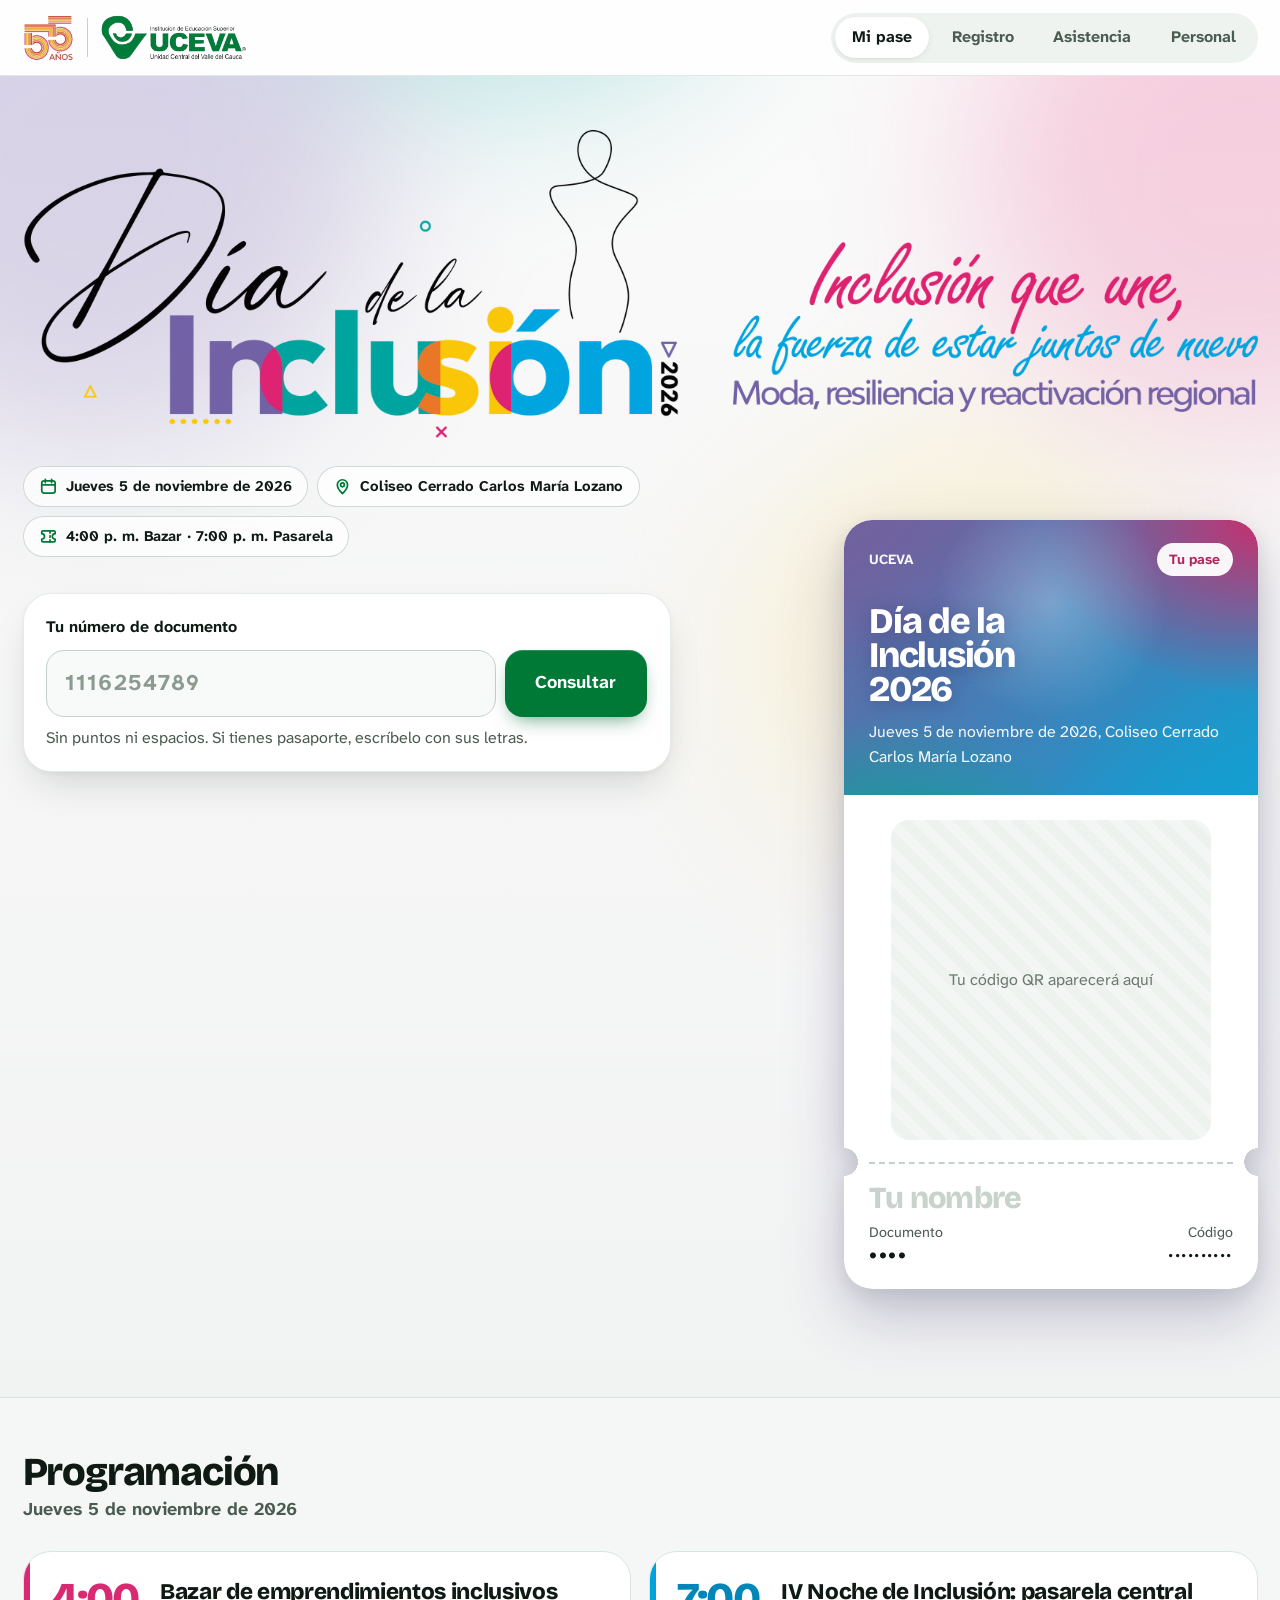
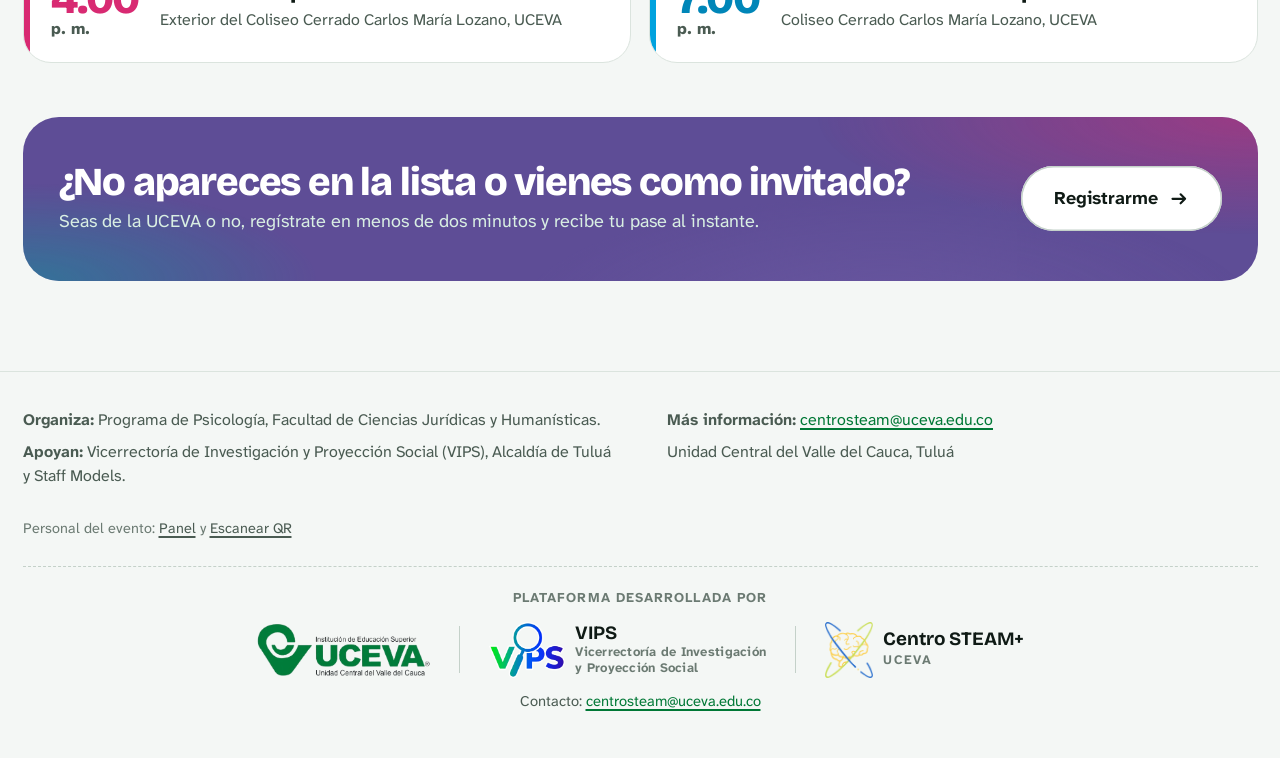
==== index.html @ c1360df8 "Versionar los módulos JS para que los navegadores no usen copias viejas Co-Authored-By: Claude Opus " ====
<!doctype html>
<html lang="es-CO">
<head>
  <meta charset="utf-8">
  <meta name="viewport" content="width=device-width, initial-scale=1, viewport-fit=cover">
  <title>Día de la Inclusión 2026 | UCEVA</title>
  <meta name="description" content="Día de la Inclusión 2026: bazar de emprendimientos inclusivos (4:00 p. m.) e IV Noche de Inclusión (7:00 p. m.), jueves 5 de noviembre de 2026 en el Coliseo Cerrado Carlos María Lozano de la UCEVA. Consulta tu pase, regístrate y marca tu asistencia.">
  <meta name="theme-color" content="#ffffff">
  <link rel="preload" href="fonts/bricolage-grotesque.woff2" as="font" type="font/woff2" crossorigin>
  <link rel="icon" href="favicon.svg" type="image/svg+xml">
  <link rel="stylesheet" href="css/base.css?v=20261103e">
  <link rel="stylesheet" href="css/portal.css?v=20261103e">
  <script src="vendor/qrcode.js" defer></script>
  <script src="vendor/supabase.js" defer></script>
  <script type="module" src="js/portal.js?v=20261103e"></script>
</head>
<body>
  <main id="contenido">
    <section class="portada" aria-labelledby="titulo">
      <div class="aurora" aria-hidden="true"><span></span><span></span><span></span><span></span></div>
      <div class="portada__dentro">
        <div class="portada__cabecera">
          <h1 id="titulo" class="solo-lectores">Día de la Inclusión 2026</h1>
          <img class="banner-dia" src="img/dia-inclusion.png" alt="Día de la Inclusión 2026" width="1800" height="846" fetchpriority="high">
          <img class="eslogan" src="img/eslogan.png" alt="Inclusión que une, la fuerza de estar juntos de nuevo. Moda, resiliencia y reactivación regional" width="1332" height="432">
        </div>
        <div class="portada__texto">
          <ul class="chips" id="chips" aria-label="Datos del evento"></ul>

          <div class="cuenta" id="cuenta" hidden></div>

          <div id="aviso-asistencia" hidden></div>

          <form id="form-consulta" class="consulta tarjeta" novalidate>
            <label for="documento">Tu número de documento</label>
            <div class="consulta__fila">
              <input id="documento" name="documento" type="text" inputmode="numeric" autocomplete="off"
                     placeholder="1116254789" aria-describedby="documento-ayuda" required>
              <button class="boton boton--verde" type="submit" id="btn-consultar">Consultar</button>
            </div>
            <p id="documento-ayuda" class="ayuda">Sin puntos ni espacios. Si tienes pasaporte, escríbelo con sus letras.</p>
          </form>

          <div id="resultado" class="resultado" aria-live="polite"></div>
          <div id="actualizar"></div>
        </div>

        <aside class="portada__pase" aria-label="Tu pase">
          <div id="pase"></div>
          <div id="acciones-pase" class="acciones-pase no-imprimir" hidden>
            <button class="boton" type="button" id="btn-descargar"></button>
            <button class="boton boton--claro" type="button" id="btn-imprimir">Imprimir</button>
          </div>
        </aside>
      </div>
    </section>

    <section class="programa" aria-labelledby="titulo-programa">
      <h2 id="titulo-programa">Programación</h2>
      <p class="programa__fecha">Jueves 5 de noviembre de 2026</p>
      <div class="programa__lista">
        <article class="programa__item programa__item--bazar">
          <p class="programa__hora">4:00 <span>p. m.</span></p>
          <div>
            <h3>Bazar de emprendimientos inclusivos</h3>
            <p>Exterior del Coliseo Cerrado Carlos María Lozano, UCEVA</p>
          </div>
        </article>
        <article class="programa__item programa__item--noche">
          <p class="programa__hora">7:00 <span>p. m.</span></p>
          <div>
            <h3>IV Noche de Inclusión: pasarela central</h3>
            <p>Coliseo Cerrado Carlos María Lozano, UCEVA</p>
          </div>
        </article>
      </div>
    </section>

    <section class="invitacion" aria-labelledby="titulo-invitacion">
      <div class="invitacion__caja">
        <div>
          <h2 id="titulo-invitacion">¿No apareces en la lista o vienes como invitado?</h2>
          <p>Seas de la UCEVA o no, regístrate en menos de dos minutos y recibe tu pase al instante.</p>
        </div>
        <a class="boton boton--claro boton--grande" href="registro.html" id="btn-invitado">Registrarme</a>
      </div>
    </section>
  </main>

  <footer class="pie">
    <div class="pie__dentro">
      <div>
        <p><strong>Organiza:</strong> Programa de Psicología, Facultad de Ciencias Jurídicas y Humanísticas.</p>
        <p><strong>Apoyan:</strong> Vicerrectoría de Investigación y Proyección Social (VIPS), Alcaldía de Tuluá y Staff Models.</p>
      </div>
      <div>
        <p><strong>Más información:</strong> <a href="mailto:centrosteam@uceva.edu.co">centrosteam@uceva.edu.co</a></p>
        <p>Unidad Central del Valle del Cauca, Tuluá</p>
      </div>
    </div>
  </footer>
</body>
</html>
---- css/base.css ----
/* =====================================================================
   UCEVA · Asistencia a eventos — sistema visual v2
   Concepto "Espectro": la inclusión como un espectro de color vivo sobre
   una base clara. Display expresiva (Bricolage Grotesque) + lectura
   hiperlegible (Atkinson Hyperlegible Next, diseñada para baja visión).
   Estados con ícono + palabra + color, nunca solo color. Objetivos ≥ 48 px.
   ===================================================================== */

@font-face { font-family: "Bricolage Grotesque"; src: url("../fonts/bricolage-grotesque.woff2") format("woff2"); font-weight: 200 800; font-display: swap; }
@font-face { font-family: "Atkinson Hyperlegible Next"; src: url("../fonts/atkinson-400.woff2") format("woff2"); font-weight: 400; font-display: swap; }
@font-face { font-family: "Atkinson Hyperlegible Next"; src: url("../fonts/atkinson-700.woff2") format("woff2"); font-weight: 700; font-display: swap; }
@font-face { font-family: "Atkinson Hyperlegible Next"; src: url("../fonts/atkinson-800.woff2") format("woff2"); font-weight: 800; font-display: swap; }

:root {
  /* Institucional (provisional hasta recibir el manual de marca) */
  --verde:        #007836;   /* verde del logo UCEVA */
  --verde-hondo:  #00532a;
  --verde-suave:  #e2f2e8;

  /* Colores del afiche "Día de la Inclusión 2026" (letras de "Inclusión") */
  --e-morado:   #7260a8;
  --e-magenta:  #d82a72;
  --e-turquesa: #00a29c;
  --e-naranja:  #e47224;
  --e-amarillo: #f6c600;
  --e-azul:     #00a2de;
  /* alias usados por componentes anteriores */
  --e-verde:    var(--e-turquesa);
  --e-violeta:  var(--e-morado);
  --e-ambar:    var(--e-amarillo);
  --espectro: linear-gradient(100deg, var(--e-morado), var(--e-magenta) 20%, var(--e-turquesa) 40%, var(--e-naranja) 58%, var(--e-amarillo) 72%, var(--e-magenta) 84%, var(--e-azul));

  --tinta:   #0f1a15;
  --tinta-2: #4a5b52;
  --tinta-3: #6b7a72;
  --fondo:   #f4f7f5;
  --blanco:  #ffffff;
  --linea:   #dbe4de;
  --linea-2: #c4d1c9;

  /* Estados */
  --ok:    #087a3f;  --ok-fondo:    #e1f6e9;
  --aviso: #7a4a00;  --aviso-fondo: #fff1d1;
  --error: #b0241c;  --error-fondo: #fde6e4;

  /* Tipo de asistente */
  --t-estudiante:     #0077a8;
  --t-docente:        #007836;
  --t-investigador:   #5e4d96;
  --t-directivo:      #a64e10;
  --t-administrativo: #00706b;
  --t-egresado:       #6b5300;
  --t-externo:        #c0215f;

  --display: "Bricolage Grotesque", "Atkinson Hyperlegible Next", system-ui, sans-serif;
  --fuente:  "Atkinson Hyperlegible Next", system-ui, -apple-system, "Segoe UI", Roboto, sans-serif;

  --t-0: .889rem; --t-1: 1rem; --t-2: 1.25rem; --t-3: 1.563rem; --t-4: 1.953rem; --t-5: 2.441rem; --t-6: 3.815rem;

  --r-campo: 14px;
  --r-tarjeta: 28px;
  --sombra-1: 0 1px 2px rgba(15, 26, 21, .06), 0 2px 8px rgba(15, 26, 21, .05);
  --sombra-2: 0 2px 4px rgba(15, 26, 21, .04), 0 18px 40px -12px rgba(15, 26, 21, .18);
  --foco: 0 0 0 3px var(--blanco), 0 0 0 6px var(--e-morado);
  --suave: cubic-bezier(.2, .8, .2, 1);
}

*, *::before, *::after { box-sizing: border-box; }
[hidden] { display: none !important; }
html { font-size: 112.5%; -webkit-text-size-adjust: 100%; scroll-behavior: smooth; }
@media (max-width: 480px) { html { font-size: 106.25%; } }

body {
  margin: 0; font-family: var(--fuente); font-size: var(--t-1); line-height: 1.55;
  color: var(--tinta); background: var(--fondo);
  -webkit-font-smoothing: antialiased; text-rendering: optimizeLegibility;
}
img, svg { max-width: 100%; display: block; }
a { color: var(--verde); text-underline-offset: .2em; text-decoration-thickness: 2px; }
a:hover { color: var(--verde-hondo); }
:focus-visible { outline: none; box-shadow: var(--foco); border-radius: 8px; }
::selection { background: #c9f0db; }

.solo-lectores { position: absolute !important; width: 1px; height: 1px; overflow: hidden; clip: rect(0 0 0 0); white-space: nowrap; }
.saltar { position: absolute; left: 1rem; top: -4rem; z-index: 80; background: var(--tinta); color: var(--blanco); padding: .7rem 1rem; border-radius: 10px; }
.saltar:focus { top: 1rem; }

h1, h2, h3 { font-family: var(--display); line-height: 1.02; margin: 0 0 .5em; letter-spacing: -.03em; font-weight: 800; }
h1 { font-size: clamp(2.6rem, 7vw, 5.2rem); }
h2 { font-size: clamp(1.6rem, 3.4vw, 2.2rem); }
h3 { font-size: var(--t-2); letter-spacing: -.015em; }
p { margin: 0 0 1em; max-width: 40em; }
.entrada { font-size: var(--t-2); color: var(--tinta-2); line-height: 1.45; }

/* ---------- Barra superior ---------- */

.barra { position: sticky; top: 0; z-index: 30; background: rgba(255,255,255,.82); backdrop-filter: saturate(1.6) blur(14px); -webkit-backdrop-filter: saturate(1.6) blur(14px); border-bottom: 1px solid rgba(219,228,222,.8); }
.barra__dentro { max-width: 76rem; margin: 0 auto; padding: .7rem 1.25rem; display: flex; align-items: center; justify-content: space-between; gap: 1rem; }
.marca { display: flex; align-items: center; gap: .65rem; color: var(--tinta); text-decoration: none; }
.marca__sello {
  width: 2.4rem; height: 2.4rem; border-radius: 12px; position: relative; overflow: hidden;
  background: var(--verde); color: var(--blanco); display: grid; place-items: center;
  font-family: var(--display); font-weight: 800; font-size: 1.15rem;
}
.marca__sello::after { content: ""; position: absolute; left: 0; right: 0; bottom: 0; height: 4px; background: var(--espectro); }
.marca__logos { display: flex; align-items: center; gap: .7rem; }
.marca__55 { height: 2.6rem; width: auto; }
.marca__sep { width: 1px; height: 2.2rem; background: var(--linea-2); }
.marca__logo { height: 2.6rem; width: auto; }
@media (max-width: 640px) { .marca__55, .marca__sep { display: none; } }
@media (max-width: 440px) { .marca__logo { height: 2rem; } }
.marca__texto { line-height: 1.1; }
.marca__texto strong { display: block; font-family: var(--display); font-size: 1.05rem; letter-spacing: -.01em; }
.marca__texto span { font-size: .78rem; color: var(--tinta-2); }
.barra nav { display: flex; gap: .3rem; padding: .25rem; background: #eef3f0; border-radius: 999px; }
.barra nav a { padding: .45rem .95rem; border-radius: 999px; text-decoration: none; color: var(--tinta-2); font-weight: 700; font-size: var(--t-0); transition: background-color .2s, color .2s; }
.barra nav a:hover { color: var(--tinta); }
.barra nav a[aria-current="page"] { background: var(--blanco); color: var(--tinta); box-shadow: var(--sombra-1); }
.barra nav a { white-space: nowrap; }
.barra nav { overflow-x: auto; scrollbar-width: none; max-width: 100%; }
.barra nav::-webkit-scrollbar { display: none; }
.barra__dentro { min-width: 0; }
.acceso-personal { flex-basis: 100%; margin-top: .6rem !important; font-size: .8rem; color: var(--tinta-3); }
.acceso-personal a { color: var(--tinta-2); }
@media (max-width: 560px) { .marca__texto span { display: none; } .barra nav a { padding: .45rem .7rem; } }
@media (max-width: 440px) { .marca__texto { display: none; } .barra__dentro { gap: .5rem; padding-inline: 1rem; } .barra nav a { padding: .45rem .65rem; font-size: .8rem; } }

.aviso-demo { background: var(--tinta); color: #e6ece8; font-size: .8rem; padding: .4rem 1rem; text-align: center; }
.aviso-demo strong { color: var(--e-ambar); }

/* ---------- Contenedores ---------- */

.pagina { max-width: 76rem; margin: 0 auto; padding: 2.5rem 1.25rem 4rem; }
.pagina--estrecha { max-width: 42rem; }
.tarjeta { background: var(--blanco); border-radius: var(--r-tarjeta); box-shadow: var(--sombra-2); border: 1px solid rgba(219,228,222,.7); }

/* ---------- Formularios ---------- */

.campo { display: grid; gap: .4rem; margin-bottom: 1.1rem; }
.campo > label, .grupo legend { font-weight: 700; font-size: var(--t-0); color: var(--tinta); }
.ayuda { font-size: var(--t-0); color: var(--tinta-2); margin: 0; }
.opcional { font-weight: 400; color: var(--tinta-3); }

input[type="text"], input[type="email"], input[type="tel"], input[type="search"],
input[type="password"], input[type="number"], input[type="date"], input[type="time"], select, textarea {
  font: inherit; font-size: var(--t-1); color: var(--tinta); width: 100%; min-height: 3.2rem; padding: .75rem 1rem;
  background: #f7faf8; border: 1.5px solid var(--linea-2); border-radius: var(--r-campo);
  transition: border-color .15s, background-color .15s, box-shadow .15s;
}
input::placeholder { color: #8c9a92; }
input:hover, select:hover, textarea:hover { border-color: #93a69b; background-color: var(--blanco); }
input:focus-visible, select:focus-visible, textarea:focus-visible {
  background-color: var(--blanco); border-color: var(--e-morado); box-shadow: 0 0 0 4px rgba(114, 96, 168, .2); border-radius: var(--r-campo);
}
input[aria-invalid="true"] { border-color: var(--error); background: #fffafa; }
select { appearance: none; background-image: url("data:image/svg+xml,%3Csvg xmlns='http://www.w3.org/2000/svg' viewBox='0 0 24 24' fill='none' stroke='%234a5b52' stroke-width='2.4' stroke-linecap='round'%3E%3Cpath d='m6 9 6 6 6-6'/%3E%3C/svg%3E"); background-repeat: no-repeat; background-position: right .9rem center; background-size: 1.1rem; padding-right: 2.6rem; }

.fila-2 { display: grid; gap: 0 1rem; grid-template-columns: 1fr; }
@media (min-width: 600px) { .fila-2 { grid-template-columns: 1fr 1fr; } .fila-2--doc { grid-template-columns: 13rem 1fr; } }

.grupo { border: 0; padding: 0; margin: 0 0 1.1rem; }
.grupo legend { margin-bottom: .5rem; padding: 0; }
.opciones { display: flex; flex-wrap: wrap; gap: .5rem; }

.marca-check {
  display: flex; gap: .65rem; align-items: flex-start; cursor: pointer; font-size: var(--t-0); line-height: 1.4;
  padding: .7rem .9rem; border: 1.5px solid var(--linea-2); border-radius: var(--r-campo); background: var(--blanco);
  transition: border-color .15s, background-color .15s;
}
.marca-check:hover { border-color: #93a69b; }
.marca-check input { width: 1.25rem; height: 1.25rem; margin: 0; flex: none; accent-color: var(--verde); }
.marca-check:has(input:checked) { border-color: var(--verde); background: var(--verde-suave); }
.marca-check:has(input:focus-visible) { box-shadow: var(--foco); }
.marca-check:has(input:disabled) { opacity: .5; cursor: not-allowed; }
.opciones .marca-check { border-radius: 999px; padding: .55rem .95rem; align-items: center; }

.error-campo { color: var(--error); font-size: var(--t-0); font-weight: 700; margin: 0; }

/* ---------- Botones ---------- */

.boton {
  font: inherit; font-weight: 700; font-size: var(--t-1); line-height: 1.2;
  display: inline-flex; align-items: center; justify-content: center; gap: .55rem;
  min-height: 3.2rem; padding: .75rem 1.5rem; border-radius: 999px; cursor: pointer; text-decoration: none;
  border: 0; background: var(--tinta); color: var(--blanco);
  box-shadow: inset 0 1px 0 rgba(255,255,255,.14), 0 6px 16px -6px rgba(15,26,21,.5);
  transition: transform .15s var(--suave), box-shadow .2s, background-color .2s;
}
.boton:hover { background: #22312a; color: var(--blanco); transform: translateY(-1px); box-shadow: inset 0 1px 0 rgba(255,255,255,.14), 0 10px 22px -8px rgba(15,26,21,.55); }
.boton:active { transform: translateY(0); }
.boton[disabled] { opacity: .6; cursor: progress; transform: none; }
.boton--verde { background: var(--verde); box-shadow: inset 0 1px 0 rgba(255,255,255,.18), 0 8px 20px -8px rgba(0,101,58,.7); }
.boton--verde:hover { background: var(--verde-hondo); }
.boton--claro { background: var(--blanco); color: var(--tinta); box-shadow: inset 0 0 0 1.5px var(--linea-2); }
.boton--claro:hover { background: #f3f6f4; color: var(--tinta); box-shadow: inset 0 0 0 1.5px #93a69b; }
.boton--bloque { width: 100%; }
.boton svg { width: 1.2em; height: 1.2em; flex: none; }

/* ---------- Mensajes ---------- */

.mensaje { display: flex; gap: .85rem; align-items: flex-start; padding: 1rem 1.1rem; border-radius: 18px; margin: 1rem 0; }
.mensaje > svg { width: 1.6rem; height: 1.6rem; flex: none; margin-top: .05rem; }
.mensaje p { margin: 0; color: var(--tinta); font-size: var(--t-0); }
.mensaje strong { display: block; font-family: var(--display); font-size: var(--t-2); letter-spacing: -.015em; line-height: 1.15; margin-bottom: .25rem; }
.mensaje .boton { margin-top: .9rem; }
.mensaje--ok    { background: var(--ok-fondo);    color: var(--ok); }
.mensaje--aviso { background: var(--aviso-fondo); color: var(--aviso); }
.mensaje--error { background: var(--error-fondo); color: var(--error); }
.mensaje--info  { background: #eeebf7; color: #5a4a94; }

/* ---------- Pase (boleta digital) ---------- */

.pase-marco { width: min(100%, 23rem); filter: drop-shadow(0 26px 30px rgba(40, 30, 110, .22)) drop-shadow(0 6px 10px rgba(15, 26, 21, .10)); }

.pase {
  --tipo: var(--t-externo);
  --mx: 50%; --my: 30%;
  position: relative; width: 100%; isolation: isolate;
  border-radius: var(--r-tarjeta); background: var(--blanco);
  transform: perspective(900px) rotateX(var(--rx, 0deg)) rotateY(var(--ry, 0deg));
  transition: transform .5s var(--suave);
  /* recortes laterales tipo boleta */
  -webkit-mask: radial-gradient(circle 14px at 0 var(--corte, 62%), transparent 98%, #000) left / 51% 100% no-repeat,
                radial-gradient(circle 14px at 100% var(--corte, 62%), transparent 98%, #000) right / 51% 100% no-repeat;
          mask: radial-gradient(circle 14px at 0 var(--corte, 62%), transparent 98%, #000) left / 51% 100% no-repeat,
                radial-gradient(circle 14px at 100% var(--corte, 62%), transparent 98%, #000) right / 51% 100% no-repeat;
}
.pase.con-tilt { transition: transform .12s linear; }
.pase__cabeza {
  position: relative; overflow: hidden; color: var(--blanco); padding: 1.3rem 1.4rem 1.4rem;
  border-radius: var(--r-tarjeta) var(--r-tarjeta) 0 0;
  background:
    radial-gradient(110% 90% at 0% 0%, var(--e-morado), transparent 60%),
    radial-gradient(90% 110% at 100% 0%, var(--e-magenta), transparent 58%),
    radial-gradient(90% 90% at 100% 110%, var(--e-azul), transparent 60%),
    radial-gradient(80% 80% at 10% 120%, var(--e-turquesa), transparent 62%),
    linear-gradient(135deg, var(--e-morado), var(--e-azul));
}
.pase__cabeza::after { /* brillo holográfico que sigue al puntero */
  content: ""; position: absolute; inset: 0; pointer-events: none; mix-blend-mode: soft-light;
  background: radial-gradient(40% 60% at var(--mx) var(--my), rgba(255,255,255,.75), transparent 70%);
}
.pase__sup { display: flex; justify-content: space-between; align-items: center; gap: .5rem; margin-bottom: 1.6rem; font-size: .78rem; font-weight: 700; }
.pase__inst { opacity: .95; }
.pase__tipo { background: rgba(255,255,255,.95); color: var(--tipo); padding: .3rem .7rem; border-radius: 999px; }
.pase__evento { font-family: var(--display); font-weight: 800; font-size: 2rem; line-height: .95; letter-spacing: -.035em; margin: 0; max-width: 9ch; text-shadow: 0 2px 18px rgba(30, 10, 80, .25); }
.pase__lugar { margin: .7rem 0 0; font-size: var(--t-0); opacity: .95; }
.pase__qr { padding: 1.4rem 2.6rem .8rem; }
.pase__qr svg { width: 100%; height: auto; image-rendering: pixelated; }
.pase__corte { height: 0; border-top: 2px dashed var(--linea-2); margin: .4rem 1.4rem 0; }
.pase__datos { padding: 1rem 1.4rem 1.3rem; display: grid; grid-template-columns: 1fr auto; gap: .2rem 1rem; align-items: end; }
.pase__nombre { grid-column: 1 / -1; font-family: var(--display); font-size: 1.7rem; font-weight: 800; letter-spacing: -.025em; line-height: 1.05; margin: 0 0 .35rem; overflow-wrap: anywhere; }
.pase__meta { margin: 0; color: var(--tinta-2); font-size: .8rem; line-height: 1.3; }
.pase__meta b { display: block; color: var(--tinta); font-size: var(--t-1); letter-spacing: .08em; }
.pase__meta--der { text-align: right; }

.pase--vacio .pase__cabeza { filter: saturate(.85); }
.pase--vacio .pase__qr { padding: 1.4rem 2.6rem .8rem; }
.pase--vacio .pase__hueco { aspect-ratio: 1; border-radius: 18px; display: grid; place-items: center; text-align: center; padding: 1rem;
  background: repeating-linear-gradient(45deg, #f3f6f4 0 10px, #eef2ef 10px 20px); color: var(--tinta-3); font-size: var(--t-0); }
.pase--vacio .pase__nombre { color: #c9d3cd; }

.pase-entrada { animation: pase-entra .7s var(--suave) both; }
@keyframes pase-entra { from { opacity: 0; transform: perspective(900px) translateY(24px) rotateX(18deg) scale(.96); } }

/* ---------- Pie ---------- */

.pie { color: var(--tinta-2); font-size: var(--t-0); }
.pie__dentro { max-width: 76rem; margin: 0 auto; padding: 2rem 1.25rem 2.5rem; display: flex; gap: 1rem 3rem; justify-content: space-between; flex-wrap: wrap; border-top: 1px solid var(--linea); }
.pie__dentro > div { flex: 1 1 18rem; }
.pie__dentro p + p { margin-top: .4rem; }
.pie p { margin: 0; }
.pie__dentro > .creditos { flex: 1 1 100%; max-width: none; margin-top: .4rem; padding-top: 1.2rem; border-top: 1px dashed var(--linea-2); display: flex; flex-direction: column; align-items: center; gap: .7rem; text-align: center; }
.creditos__texto { font-size: .75rem; letter-spacing: .08em; text-transform: uppercase; color: var(--tinta-3); font-weight: 700; }
.creditos__logos { display: flex; align-items: center; justify-content: center; flex-wrap: wrap; gap: .8rem 1.6rem; }
.creditos__steam { display: inline-flex; align-items: center; gap: .55rem; text-align: left; }
.creditos__steam img { width: auto; height: 3.1rem; }
.creditos__steam strong { display: block; font-family: var(--display); font-size: 1.05rem; color: var(--tinta); line-height: 1.1; }
.creditos__steam small { display: block; font-size: .72rem; letter-spacing: .1em; color: var(--tinta-3); font-weight: 700; }
.creditos__uceva { height: 3.1rem; width: auto; }
.creditos__sep { width: 1px; height: 2.6rem; background: var(--linea-2); }
@media (max-width: 640px) { .creditos__logos { flex-direction: column; gap: 1rem; } .creditos__sep { display: none; } }
.creditos__contacto { font-size: .82rem; color: var(--tinta-2); }
.creditos__vips small { letter-spacing: .02em; text-transform: none; line-height: 1.25; }

@media (prefers-reduced-motion: reduce) {
  *, *::before, *::after { animation-duration: .01ms !important; animation-iteration-count: 1 !important; transition-duration: .01ms !important; scroll-behavior: auto !important; }
}

@media print {
  .barra, .pie, .no-imprimir, .aviso-demo { display: none !important; }
  body { background: #fff; }
  .pase-marco { filter: none; }
  .pase { border: 1px solid #bbb; transform: none; -webkit-mask: none; mask: none; }
  .pase__cabeza { -webkit-print-color-adjust: exact; print-color-adjust: exact; }
}

@media (max-width: 440px) {
  .barra--densa .barra__dentro { padding-inline: .75rem; gap: .4rem; }
  .barra--densa .marca__logo { height: 1.3rem; }
  .barra--densa nav { padding: .2rem; gap: 0; }
  .barra--densa nav a { padding: .45rem .42rem; font-size: .74rem; }
}
@media (max-width: 380px) {
  .barra--densa .marca__logo { height: 1.1rem; }
  .barra--densa nav a { padding: .45rem .36rem; font-size: .7rem; }
}

/* ---------- Actualizar mis datos ---------- */
.actualizar { margin-top: 1rem; padding: 1.3rem 1.3rem 1.4rem; text-align: left; }
.actualizar__cabeza { display: flex; gap: .9rem; align-items: flex-start; margin-bottom: 1rem; }
.actualizar__icono { flex: none; display: grid; place-items: center; width: 2.6rem; height: 2.6rem; border-radius: 12px; color: #fff; background: linear-gradient(135deg, var(--e-morado), var(--e-magenta)); }
.actualizar__icono svg { width: 1.3rem; height: 1.3rem; }
.actualizar h2 { margin: 0 0 .25rem; font-family: var(--display); font-size: var(--t-2); letter-spacing: -.01em; }
.actualizar__cabeza p { margin: 0; color: var(--tinta-2); font-size: var(--t-0); }
.actualizar__form { display: grid; gap: 1rem; }
.actualizar__form fieldset { border: 0; padding: 0; margin: 0; }
.actualizar__form legend { font-weight: 700; margin-bottom: .6rem; padding: 0; }
.actualizar__otro { margin-top: .8rem; }
.actualizar__form > .marca-check { background: #f7faf8; font-size: var(--t-0); }
.actualizar__acciones { display: flex; gap: .8rem; align-items: center; flex-wrap: wrap; }
.actualizar .mensaje { margin: 0; }
---- css/portal.css ----
/* ---------- Portada ---------- */

.portada { position: relative; overflow: hidden; overflow: clip; background: var(--blanco); border-bottom: 1px solid var(--linea); }

/* Aurora: manchas del espectro que se mueven muy despacio */
.aurora { position: absolute; inset: -20% -10% auto; height: 120%; pointer-events: none; filter: blur(80px) saturate(1.1); opacity: .32; }
.aurora span { position: absolute; border-radius: 50%; mix-blend-mode: multiply; animation: deriva 22s ease-in-out infinite alternate; }
.aurora span:nth-child(1) { width: 46vw; height: 46vw; left: -6vw; top: 4%;  background: var(--e-morado); }
.aurora span:nth-child(2) { width: 40vw; height: 40vw; left: 30vw; top: -14%; background: var(--e-turquesa); animation-delay: -6s; }
.aurora span:nth-child(3) { width: 42vw; height: 42vw; right: -8vw; top: 6%;  background: var(--e-magenta); animation-delay: -12s; opacity: .8; }
.aurora span:nth-child(4) { width: 34vw; height: 34vw; right: 18vw; top: 40%; background: var(--e-amarillo); animation-delay: -3s; opacity: .7; }
@keyframes deriva {
  0%   { transform: translate(0, 0) scale(1); }
  50%  { transform: translate(4vw, 3vw) scale(1.08); }
  100% { transform: translate(-3vw, 5vw) scale(.95); }
}
.portada::after { /* velo para que el texto siempre tenga contraste */
  content: ""; position: absolute; inset: 0; pointer-events: none;
  background: linear-gradient(180deg, rgba(255,255,255,.35), rgba(255,255,255,.75) 70%, #fff);
}

.portada__dentro {
  position: relative; z-index: 1; max-width: 76rem; margin: 0 auto; padding: 3rem 1.25rem 4rem;
  display: grid; gap: 2.5rem; grid-template-columns: 1fr; align-items: center;
}
@media (min-width: 960px) {
  .portada__dentro { grid-template-columns: minmax(0, 1fr) 23rem; gap: 5rem; padding: 5rem 1.25rem 6rem; min-height: min(86vh, 54rem); }
}

.chips { list-style: none; padding: 0; margin: 0 0 1.5rem; display: flex; flex-wrap: wrap; gap: .5rem; }
.chip {
  display: inline-flex; align-items: center; gap: .45rem; padding: .45rem .85rem; border-radius: 999px;
  background: rgba(255,255,255,.75); border: 1px solid rgba(196,209,201,.8); backdrop-filter: blur(8px);
  font-size: .82rem; font-weight: 700; color: var(--tinta);
}
.chip svg { width: 1.05rem; height: 1.05rem; color: var(--verde); }

.titulo-espectro {
  font-size: clamp(3rem, 9.5vw, 6.6rem); line-height: .92; letter-spacing: -.045em; max-width: 9ch; margin-bottom: 1.4rem;
  background: linear-gradient(100deg, #5e4d96 0%, #c0215f 45%, #00807b 80%, #0077a8 100%);
  -webkit-background-clip: text; background-clip: text; color: transparent;
  font-variation-settings: "opsz" 96;
}
.portada .entrada { max-width: 30rem; color: var(--tinta-2); }

.cuenta { display: flex; gap: .5rem; margin: 1.5rem 0 0; }
.cuenta[hidden] { display: none; }
.cuenta div { min-width: 4.4rem; padding: .6rem .5rem; text-align: center; border-radius: 16px; background: rgba(255,255,255,.8); border: 1px solid var(--linea); }
.cuenta b { display: block; font-family: var(--display); font-size: var(--t-4); line-height: 1; letter-spacing: -.03em; font-variant-numeric: tabular-nums; }
.cuenta span { font-size: .72rem; color: var(--tinta-2); }

/* Consulta */
.consulta { margin-top: 2rem; max-width: 36rem; padding: 1.2rem 1.25rem 1.1rem; }
.consulta > label { display: block; font-weight: 700; font-size: var(--t-0); margin-bottom: .55rem; }
.consulta__fila { display: flex; gap: .5rem; }
.consulta__fila input { font-size: var(--t-2); font-weight: 700; letter-spacing: .05em; min-height: 3.7rem; border-radius: 18px; }
.consulta__fila .boton { min-height: 3.7rem; padding-inline: 1.7rem; flex: none; border-radius: 18px; }
.consulta .ayuda { margin-top: .55rem; }
@media (max-width: 440px) { .consulta__fila { flex-direction: column; } }

.resultado { max-width: 36rem; }
.resultado:empty { display: none; }

.portada__pase { display: grid; justify-items: center; gap: 1.1rem; }
.acciones-pase { display: flex; gap: .6rem; flex-wrap: wrap; justify-content: center; }
.acciones-pase[hidden] { display: none; }
@media (max-width: 959px) { .portada__pase:has(.pase--vacio) { display: none; } }
@media (min-width: 960px) { .portada__pase .pase-marco { animation: flota 7s ease-in-out infinite; } }
@keyframes flota { 50% { transform: translateY(-10px); } }

/* ---------- Pasos ---------- */

.pasos { max-width: 76rem; margin: 0 auto; padding: 4.5rem 1.25rem 2rem; }
.pasos h2 { max-width: 14ch; }
.pasos__lista { list-style: none; padding: 0; margin: 2rem 0 0; display: grid; gap: 1rem; grid-template-columns: 1fr; counter-reset: paso; }
@media (min-width: 760px) { .pasos__lista { grid-template-columns: repeat(3, 1fr); } }
.paso { counter-increment: paso; position: relative; background: var(--blanco); border: 1px solid var(--linea); border-radius: var(--r-tarjeta); padding: 1.5rem 1.5rem 1.4rem; }
.paso::after {
  content: counter(paso); position: absolute; top: 1.1rem; right: 1.4rem;
  font-family: var(--display); font-weight: 800; font-size: 3.2rem; line-height: 1; letter-spacing: -.05em; color: #e6ede9;
}
.paso__icono { display: grid; place-items: center; width: 3rem; height: 3rem; border-radius: 16px; margin-bottom: 1.6rem; color: var(--blanco); }
.paso:nth-child(1) .paso__icono { background: linear-gradient(135deg, var(--e-verde), var(--e-turquesa)); }
.paso:nth-child(2) .paso__icono { background: linear-gradient(135deg, var(--e-azul), var(--e-violeta)); }
.paso:nth-child(3) .paso__icono { background: linear-gradient(135deg, var(--e-magenta), var(--e-ambar)); }
.paso__icono svg { width: 1.5rem; height: 1.5rem; }
.paso h3 { margin-bottom: .4rem; }
.paso p { margin: 0; color: var(--tinta-2); font-size: var(--t-0); }

/* ---------- Invitación ---------- */

.invitacion { max-width: 76rem; margin: 0 auto; padding: 2rem 1.25rem 5rem; }
.invitacion__caja {
  position: relative; overflow: hidden; border-radius: 36px; padding: 2.5rem 2rem;
  display: flex; gap: 1.5rem 3rem; align-items: center; justify-content: space-between; flex-wrap: wrap;
  color: var(--blanco); background: var(--verde-hondo);
}
.invitacion__caja::before {
  content: ""; position: absolute; inset: 0; opacity: .9; pointer-events: none;
  background: radial-gradient(60% 120% at 100% 0%, rgba(216,42,114, .55), transparent 60%),
              radial-gradient(50% 120% at 70% 120%, rgba(114,96,168, .55), transparent 60%),
              radial-gradient(40% 100% at 0% 100%, rgba(0,162,156, .5), transparent 60%);
}
.invitacion__caja > * { position: relative; }
.invitacion h2 { margin-bottom: .3rem; }
.invitacion p { margin: 0; color: #d9efe3; }
.boton--grande { min-height: 3.6rem; padding-inline: 1.8rem; font-size: var(--t-1); }
@media (max-width: 600px) { .invitacion__caja .boton { width: 100%; } .invitacion__caja { padding: 2rem 1.4rem; } }

/* ---------- Registro ---------- */

.eleccion { display: grid; gap: .7rem; grid-template-columns: 1fr; margin-bottom: 1rem; }
@media (min-width: 600px) { .eleccion { grid-template-columns: 1fr 1fr; } }
.eleccion > .error-campo { grid-column: 1 / -1; }
.eleccion__op {
  position: relative; display: flex; gap: .8rem; align-items: flex-start; cursor: pointer;
  padding: 1rem 1.1rem; border-radius: 20px; background: var(--blanco); border: 1.5px solid var(--linea-2);
  transition: border-color .15s, box-shadow .2s, background-color .15s;
}
.eleccion__op:hover { border-color: #93a69b; }
.eleccion__op input { width: 1.3rem; height: 1.3rem; margin: .15rem 0 0; flex: none; accent-color: var(--verde); }
.eleccion__op strong { display: block; font-family: var(--display); font-size: var(--t-2); letter-spacing: -.02em; line-height: 1.15; margin-bottom: .25rem; }
.eleccion__op small { display: block; font-size: var(--t-0); color: var(--tinta-2); line-height: 1.4; }
.eleccion__op:has(input:checked) { border-color: transparent; background: linear-gradient(var(--blanco), var(--blanco)) padding-box, var(--espectro) border-box; border: 2px solid transparent; box-shadow: 0 10px 24px -14px rgba(114,96,168, .5); }
.eleccion__op:has(input:focus-visible) { box-shadow: var(--foco); }
.vinculo-uceva { margin-top: .2rem; }


.registro-pagina { position: relative; z-index: 1; max-width: 76rem; margin: 0 auto; padding: 3rem 1.25rem 5rem; display: grid; gap: 2.5rem; grid-template-columns: 1fr; align-items: start; }
@media (min-width: 960px) { .registro-pagina { grid-template-columns: minmax(0, 1fr) 23rem; gap: 4rem; padding-top: 4rem; } .registro-pagina .portada__pase { position: sticky; top: 6rem; } }
.registro-pagina .titulo-espectro { font-size: clamp(2.6rem, 7vw, 4.6rem); max-width: 11ch; }
.registro { margin-top: 2rem; padding: 1.6rem 1.5rem 1.4rem; max-width: 44rem; }
@media (min-width: 600px) { .registro { padding: 2rem 2rem 1.6rem; } }
.registro__seccion { padding-bottom: 1.4rem; margin-bottom: 1.6rem; border-bottom: 1px solid var(--linea); }
.registro__seccion:last-of-type { border-bottom: 0; margin-bottom: 1rem; padding-bottom: 0; }
.registro__seccion > h2 { font-size: var(--t-2); letter-spacing: -.02em; margin-bottom: 1rem; display: flex; align-items: center; gap: .6rem; }
.registro__seccion > h2 svg { width: 1.35rem; height: 1.35rem; color: var(--verde); }
.registro__seccion > p.ayuda { margin: -.5rem 0 1rem; }
.lista-errores { margin: .4rem 0 0; padding-left: 1.2rem; font-size: var(--t-0); }
.lista-errores a { color: var(--error); font-weight: 700; }
.nota-final { margin-top: 1rem; text-align: center; max-width: none; }
.registro[hidden] { display: none; }
.campo--legal .marca-check { font-weight: 400; }
.sensible { margin-top: .9rem; }
.sensible .marca-check { background: #f7faf8; }

@media print {
  .portada { border: 0; }
  .aurora, .portada::after, .portada__texto, .pasos, .invitacion, .registro-pagina > :first-child { display: none !important; }
  .portada__dentro, .registro-pagina { display: block; padding: 0; min-height: 0; }
  .portada__pase .pase-marco { animation: none; }
}

/* ---------- Autoregistro de asistencia ---------- */

.asistir { min-height: calc(100vh - 4rem); min-height: calc(100dvh - 4rem); border-bottom: 0; }
.asistir__dentro { position: relative; z-index: 1; max-width: 32rem; margin: 0 auto; padding: 2.5rem 1.25rem 3rem; }
.asistir__evento { font-weight: 700; font-size: var(--t-0); color: var(--verde); margin: 0 0 .6rem; }
.asistir__titulo { font-size: clamp(2.6rem, 11vw, 3.6rem); max-width: 10ch; margin-bottom: 1rem; }
.asistir__rapido { padding: 1.3rem 1.3rem 1.25rem; margin-top: 1.5rem; }
.asistir__rapido .ayuda { margin: 0; }
.asistir__quien { font-family: var(--display); font-weight: 800; font-size: var(--t-4); letter-spacing: -.03em; line-height: 1.05; margin: .25rem 0 .3rem; }
.asistir__rapido .boton { margin-top: 1.1rem; }
.asistir__o { margin: 1.6rem 0 0; font-weight: 700; font-size: var(--t-0); color: var(--tinta-2); text-align: center; }
.asistir__form { margin-top: .8rem; }
.asistir__estado { text-align: center; padding-top: 1.5rem; }
.asistir__estado h1 { font-size: clamp(2rem, 8.5vw, 2.8rem); margin: 1.2rem auto .6rem; max-width: 14ch; }
.asistir__estado p { margin-left: auto; margin-right: auto; color: var(--tinta-2); }
.asistir__estado .boton { margin-top: 1rem; }
.asistir__estado .enlace { margin-top: .6rem; }
.asistir__icono { display: inline-grid; place-items: center; width: 6.5rem; height: 6.5rem; border-radius: 50%; color: var(--blanco); box-shadow: 0 18px 40px -16px rgba(15,26,21,.45); }
.asistir__icono svg { width: 3.6rem; height: 3.6rem; }
.asistir__icono--ok    { background: linear-gradient(135deg, var(--e-verde), #06683a); }
.asistir__icono--aviso, .asistir__icono--cerrado { background: linear-gradient(135deg, #ffc94d, #e8920c); color: #2b1b00; }
.asistir__icono--error { background: linear-gradient(135deg, #e5483e, #96180f); }
.asistir__icono--info  { background: linear-gradient(135deg, var(--e-turquesa), var(--e-azul)); }
.asistir__estado--ok .asistir__icono { animation: confirma .6s var(--suave) both; }
@keyframes confirma { from { transform: scale(.6); opacity: 0; } 60% { transform: scale(1.08); } }
.asistir__confirma { font-size: var(--t-2); color: var(--tinta) !important; }
.asistir__nombre { display: inline-grid; gap: .1rem; margin: .6rem auto 1.4rem !important; padding: .9rem 1.4rem; border-radius: 20px; background: var(--blanco); box-shadow: var(--sombra-1);
  font-family: var(--display); font-weight: 800; font-size: var(--t-3); letter-spacing: -.025em; color: var(--tinta) !important; }
.asistir__nombre span { font-family: var(--fuente); font-weight: 700; font-size: var(--t-0); letter-spacing: 0; color: var(--tinta-2); }
.enlace { font: inherit; background: none; border: 0; color: var(--verde); text-decoration: underline; text-underline-offset: .18em; cursor: pointer; padding: .5rem .2rem; }

.aviso-asistencia { display: flex; flex-wrap: wrap; align-items: center; gap: .8rem 1.2rem; margin-top: 1.6rem; max-width: 36rem; padding: 1.1rem 1.25rem; border: 2px solid transparent;
  background: linear-gradient(var(--blanco), var(--blanco)) padding-box, var(--espectro) border-box; }
.aviso-asistencia > div { flex: 1 1 14rem; }
.aviso-asistencia strong { font-family: var(--display); font-size: var(--t-2); letter-spacing: -.02em; }
.aviso-asistencia p { margin: .1rem 0 0; font-size: var(--t-0); color: var(--tinta-2); }
.aviso-asistencia__punto { width: .8rem; height: .8rem; border-radius: 50%; background: var(--e-verde); box-shadow: 0 0 0 0 rgba(0,162,156,.6); animation: pulso 2s infinite; }
@keyframes pulso { 70% { box-shadow: 0 0 0 12px rgba(0,162,156,0); } 100% { box-shadow: 0 0 0 0 rgba(0,162,156,0); } }
@media (max-width: 440px) { .aviso-asistencia .boton { width: 100%; } }


/* ---------- Identidad del afiche "Día de la Inclusión 2026" ---------- */

.portada { background: linear-gradient(180deg, #fafafa, #f1f2f2); }
.portada::after { background: linear-gradient(180deg, rgba(250,250,250,.2), rgba(246,246,246,.6) 70%, #f1f2f2); }

.sobretitulo { display: inline-flex; align-items: center; gap: .6rem; margin: 0 0 .9rem; font-weight: 800; font-size: var(--t-0); color: var(--e-magenta); }
.sobretitulo::before { content: ""; width: 1.8rem; height: 3px; border-radius: 3px; background: var(--e-magenta); }

.titulo-evento { margin: 0 0 1.2rem; line-height: 1; letter-spacing: 0; }
.titulo-evento__pre { display: block; font-family: var(--display); font-weight: 700; font-size: clamp(1.6rem, 4.4vw, 2.6rem); letter-spacing: -.03em; color: var(--tinta); margin-bottom: .1em; }
.titulo-inclusion { display: inline-flex; font-family: var(--display); font-weight: 800; font-size: clamp(4.1rem, 17vw, 8.4rem); line-height: .9; letter-spacing: -.02em; font-variation-settings: "opsz" 96; isolation: isolate; }
.titulo-inclusion > span { mix-blend-mode: multiply; margin-right: -.045em; }
.titulo-inclusion > span:nth-child(1) { color: var(--e-morado); }
.titulo-inclusion > span:nth-child(2) { color: var(--e-morado); }
.titulo-inclusion > span:nth-child(3) { color: var(--e-magenta); }
.titulo-inclusion > span:nth-child(4) { color: var(--e-turquesa); }
.titulo-inclusion > span:nth-child(5) { color: var(--e-turquesa); }
.titulo-inclusion > span:nth-child(6) { color: var(--e-naranja); }
.titulo-inclusion > span:nth-child(7) { color: var(--e-amarillo); }
.titulo-inclusion > span:nth-child(8) { color: var(--e-magenta); }
.titulo-inclusion > span:nth-child(9) { color: var(--e-azul); margin-right: 0; }
.titulo-inclusion > span:nth-child(7) { color: #e0b400; }

.lema { margin: 0 0 1.4rem; max-width: 34rem; font-size: var(--t-2); line-height: 1.35; font-weight: 700; color: var(--e-magenta); }
.lema span { display: block; margin-top: .3rem; font-size: var(--t-1); font-weight: 700; color: var(--e-morado); }
.portada .chips { margin-bottom: 0; }

/* Confeti geométrico del afiche */
.confeti { position: absolute; inset: 0; pointer-events: none; z-index: 1; }
.confeti i { position: absolute; display: block; }
.confeti__puntos { top: 2.2rem; right: 4%; width: 9rem; height: 4.2rem; background: radial-gradient(circle, var(--e-magenta) 2.6px, transparent 3.2px) 0 0 / 1.8rem 1.4rem; opacity: .85; }
.confeti__tri { top: 46%; left: 3%; width: 0; height: 0; border-left: .55rem solid transparent; border-right: .55rem solid transparent; border-bottom: .95rem solid var(--e-amarillo); }
.confeti__tri::after { content: ""; position: absolute; left: -.3rem; top: .32rem; border-left: .3rem solid transparent; border-right: .3rem solid transparent; border-bottom: .5rem solid #f6f6f6; }
.confeti__tri--2 { top: 18%; left: 47%; transform: rotate(180deg); border-bottom-color: var(--e-morado); }
.confeti__circ { top: 14%; left: 38%; width: .9rem; height: .9rem; border-radius: 50%; border: 2.5px solid var(--e-turquesa); }
.confeti__x { bottom: 12%; left: 44%; width: 1rem; height: 1rem; }
.confeti__x::before, .confeti__x::after { content: ""; position: absolute; left: 50%; top: 0; width: 2.5px; height: 100%; background: var(--e-magenta); transform: rotate(45deg); }
.confeti__x::after { transform: rotate(-45deg); }
@media (max-width: 959px) { .confeti .confeti__tri, .confeti .confeti__circ, .confeti .confeti__x { display: none; } }
@media (max-width: 700px) { .confeti__puntos { width: 6rem; height: 2.8rem; top: 1.2rem; } }

/* Programación */
.programa { max-width: 76rem; margin: 0 auto; padding: 3rem 1.25rem 1rem; }
.programa h2 { margin-bottom: .2rem; }
.programa__fecha { font-weight: 700; color: var(--tinta-2); margin: 0 0 1.5rem; }
.programa__lista { display: grid; gap: 1rem; grid-template-columns: 1fr; }
@media (min-width: 760px) { .programa__lista { grid-template-columns: 1fr 1fr; } }
.programa__item { display: flex; gap: 1.2rem; align-items: center; padding: 1.4rem 1.5rem; border-radius: var(--r-tarjeta); background: var(--blanco); border: 1px solid var(--linea); position: relative; overflow: hidden; }
.programa__item::before { content: ""; position: absolute; left: 0; top: 0; bottom: 0; width: 6px; }
.programa__item--bazar::before { background: var(--e-magenta); }
.programa__item--noche::before { background: var(--e-azul); }
.programa__item .programa__hora { margin: 0; flex: none; min-width: 4.6rem; font-family: var(--display); font-weight: 800; font-size: var(--t-5); letter-spacing: -.04em; line-height: 1; }
.programa__hora span { display: block; font-size: var(--t-0); letter-spacing: 0; font-family: var(--fuente); color: var(--tinta-2); }
.programa__item--bazar .programa__hora { color: var(--e-magenta); }
.programa__item--noche .programa__hora { color: #0086b8; }
.programa__item h3 { margin: 0 0 .25rem; }
.programa__item p { margin: 0; font-size: var(--t-0); color: var(--tinta-2); }

/* Invitación con colores del afiche */
.invitacion__caja { background: #5e4d96; }

/* Banner oficial "Día de la Inclusión" */
.portada__cabecera { grid-column: 1 / -1; display: grid; justify-items: center; gap: .6rem; margin-bottom: .4rem; }
.banner-dia { display: block; width: 100%; max-width: 40rem; height: auto; }
.eslogan { display: block; width: 100%; max-width: 24rem; height: auto; }
@media (min-width: 960px) {
  .portada__dentro { row-gap: 1.5rem; padding-top: 3rem; align-items: start; }
  .portada__cabecera { grid-template-columns: minmax(0, 1.25fr) minmax(0, 1fr); align-items: center; justify-items: start; gap: 3rem; margin-bottom: 0; }
  .eslogan { max-width: 30rem; justify-self: end; align-self: end; margin-bottom: 5%; }
  .portada__pase { margin-top: 3rem; }
}
.titulo-evento--sobrio { font-family: var(--display); font-weight: 800; font-size: clamp(1.7rem, 4.6vw, 2.7rem); letter-spacing: -.03em; color: var(--tinta); margin-bottom: .8rem; }

.asistir__actividad { margin: .4rem 0 1rem; text-align: left; }
.asistir__actividad select { font-weight: 700; background-color: var(--blanco); border-color: var(--verde); }
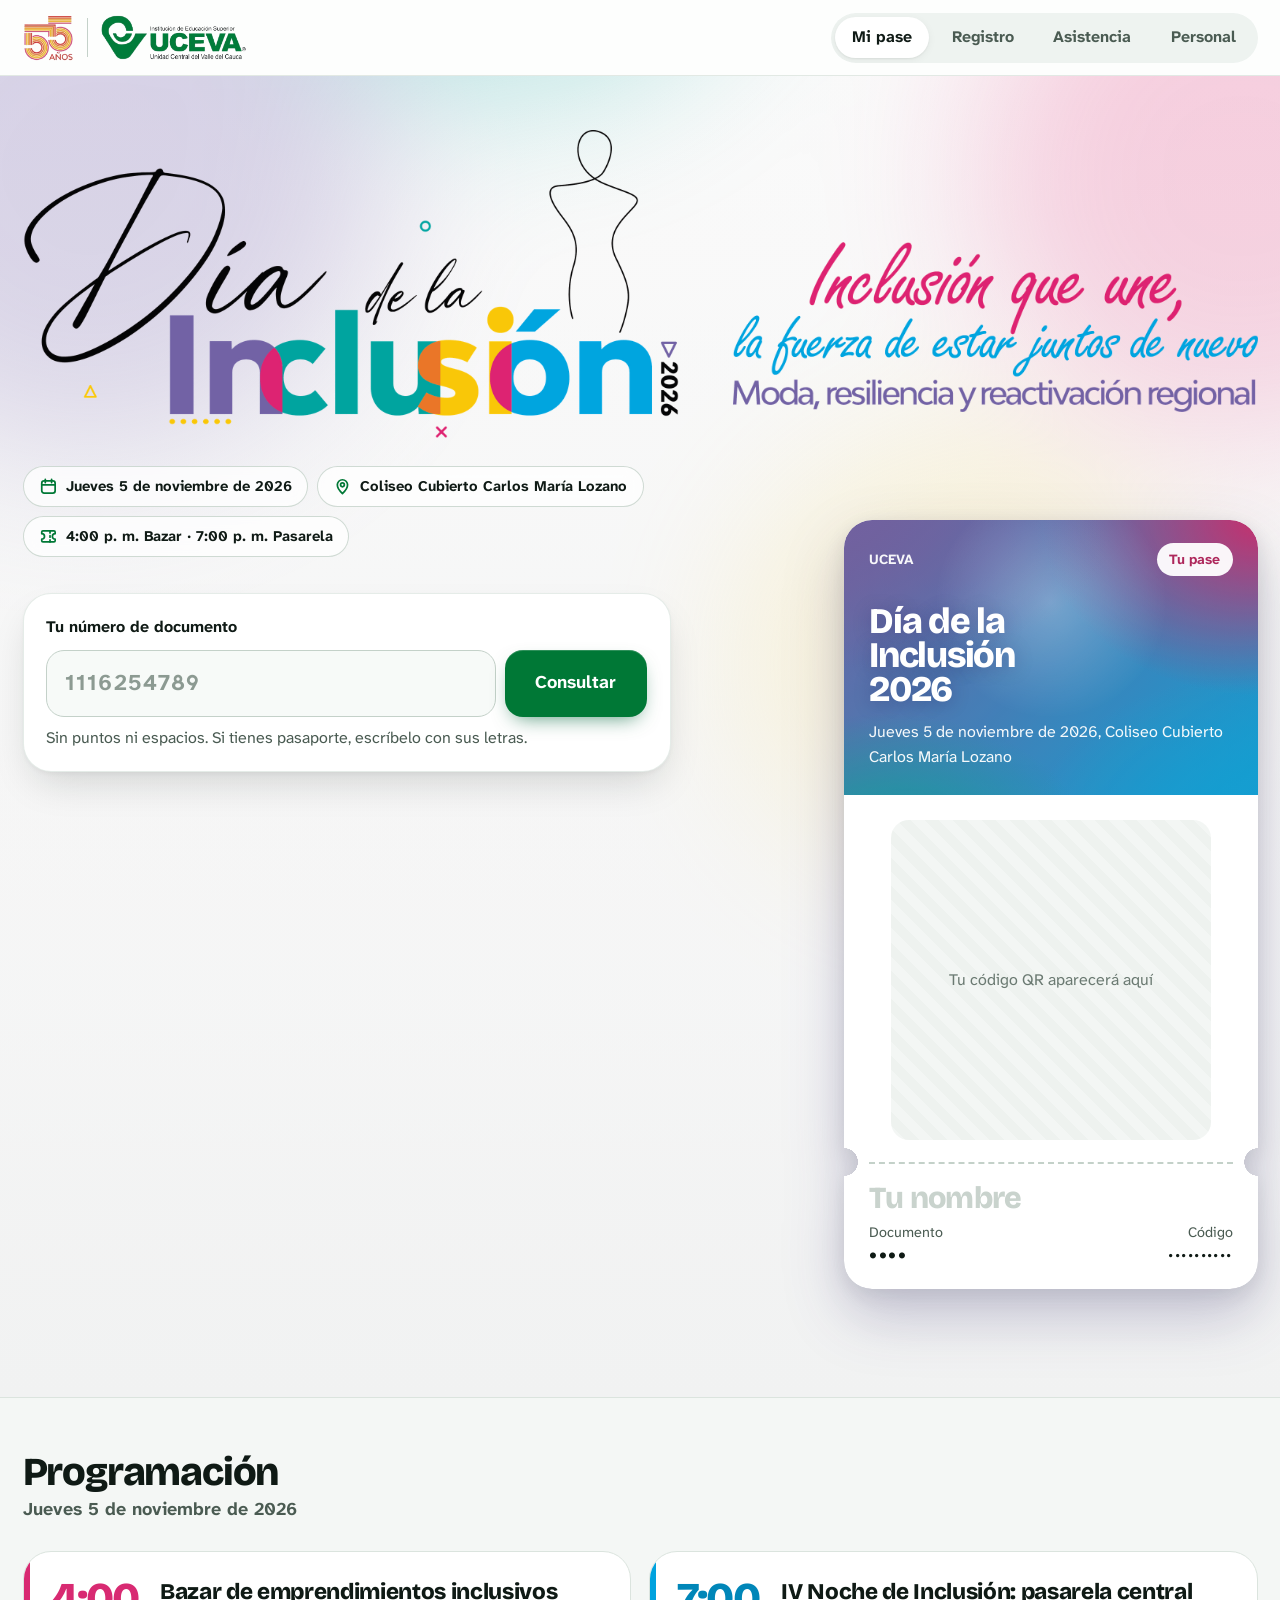
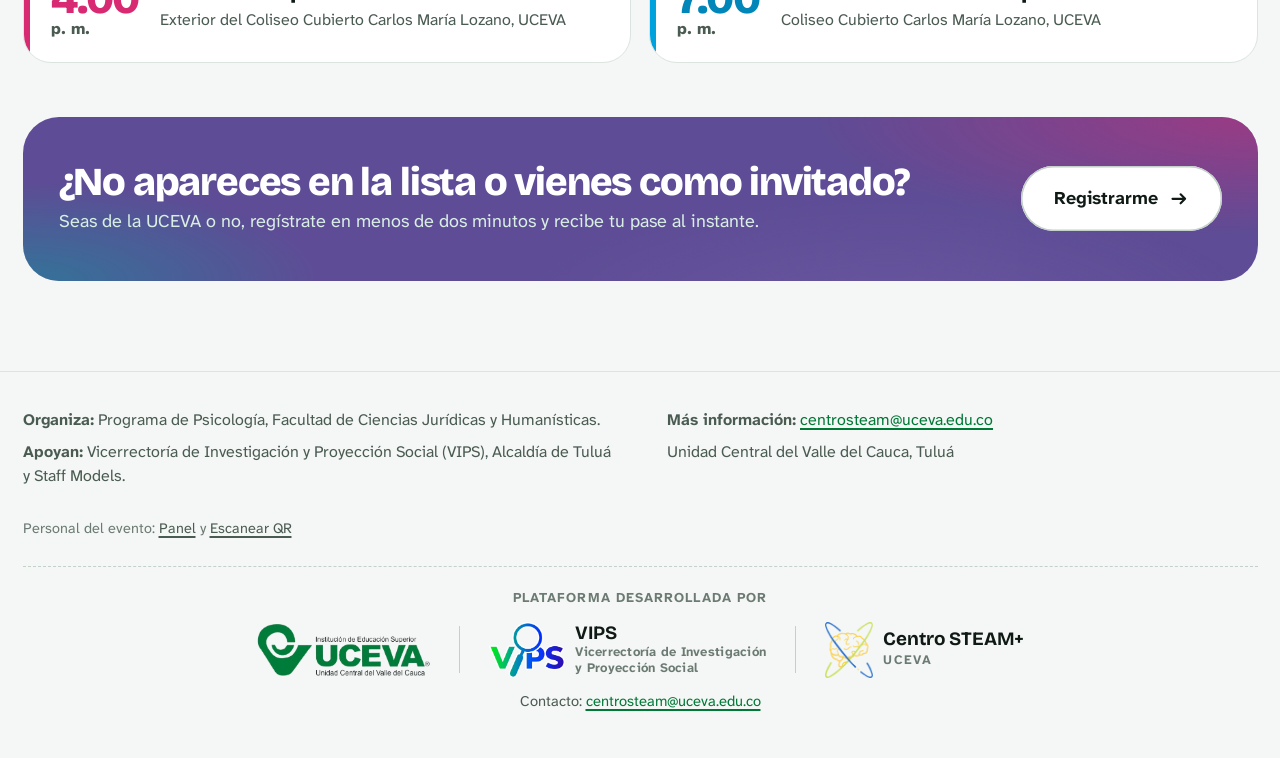
==== commit f3f4d85f: "Lugar: Coliseo Cubierto Carlos María Lozano Co-Authored-By: Claude Opus 5.5 <noreply@anthropic.com> " ====
--- a/index.html
+++ b/index.html
@@ -4,15 +4,15 @@
   <meta charset="utf-8">
   <meta name="viewport" content="width=device-width, initial-scale=1, viewport-fit=cover">
   <title>Día de la Inclusión 2026 | UCEVA</title>
-  <meta name="description" content="Día de la Inclusión 2026: bazar de emprendimientos inclusivos (4:00 p. m.) e IV Noche de Inclusión (7:00 p. m.), jueves 5 de noviembre de 2026 en el Coliseo Cerrado Carlos María Lozano de la UCEVA. Consulta tu pase, regístrate y marca tu asistencia.">
+  <meta name="description" content="Día de la Inclusión 2026: bazar de emprendimientos inclusivos (4:00 p. m.) e IV Noche de Inclusión (7:00 p. m.), jueves 5 de noviembre de 2026 en el Coliseo Cubierto Carlos María Lozano de la UCEVA. Consulta tu pase, regístrate y marca tu asistencia.">
   <meta name="theme-color" content="#ffffff">
   <link rel="preload" href="fonts/bricolage-grotesque.woff2" as="font" type="font/woff2" crossorigin>
   <link rel="icon" href="favicon.svg" type="image/svg+xml">
-  <link rel="stylesheet" href="css/base.css?v=20261103e">
-  <link rel="stylesheet" href="css/portal.css?v=20261103e">
+  <link rel="stylesheet" href="css/base.css?v=20261103g">
+  <link rel="stylesheet" href="css/portal.css?v=20261103g">
   <script src="vendor/qrcode.js" defer></script>
   <script src="vendor/supabase.js" defer></script>
-  <script type="module" src="js/portal.js?v=20261103e"></script>
+  <script type="module" src="js/portal.js?v=20261103g"></script>
 </head>
 <body>
   <main id="contenido">
@@ -63,14 +63,14 @@
           <p class="programa__hora">4:00 <span>p. m.</span></p>
           <div>
             <h3>Bazar de emprendimientos inclusivos</h3>
-            <p>Exterior del Coliseo Cerrado Carlos María Lozano, UCEVA</p>
+            <p>Exterior del Coliseo Cubierto Carlos María Lozano, UCEVA</p>
           </div>
         </article>
         <article class="programa__item programa__item--noche">
           <p class="programa__hora">7:00 <span>p. m.</span></p>
           <div>
             <h3>IV Noche de Inclusión: pasarela central</h3>
-            <p>Coliseo Cerrado Carlos María Lozano, UCEVA</p>
+            <p>Coliseo Cubierto Carlos María Lozano, UCEVA</p>
           </div>
         </article>
       </div>
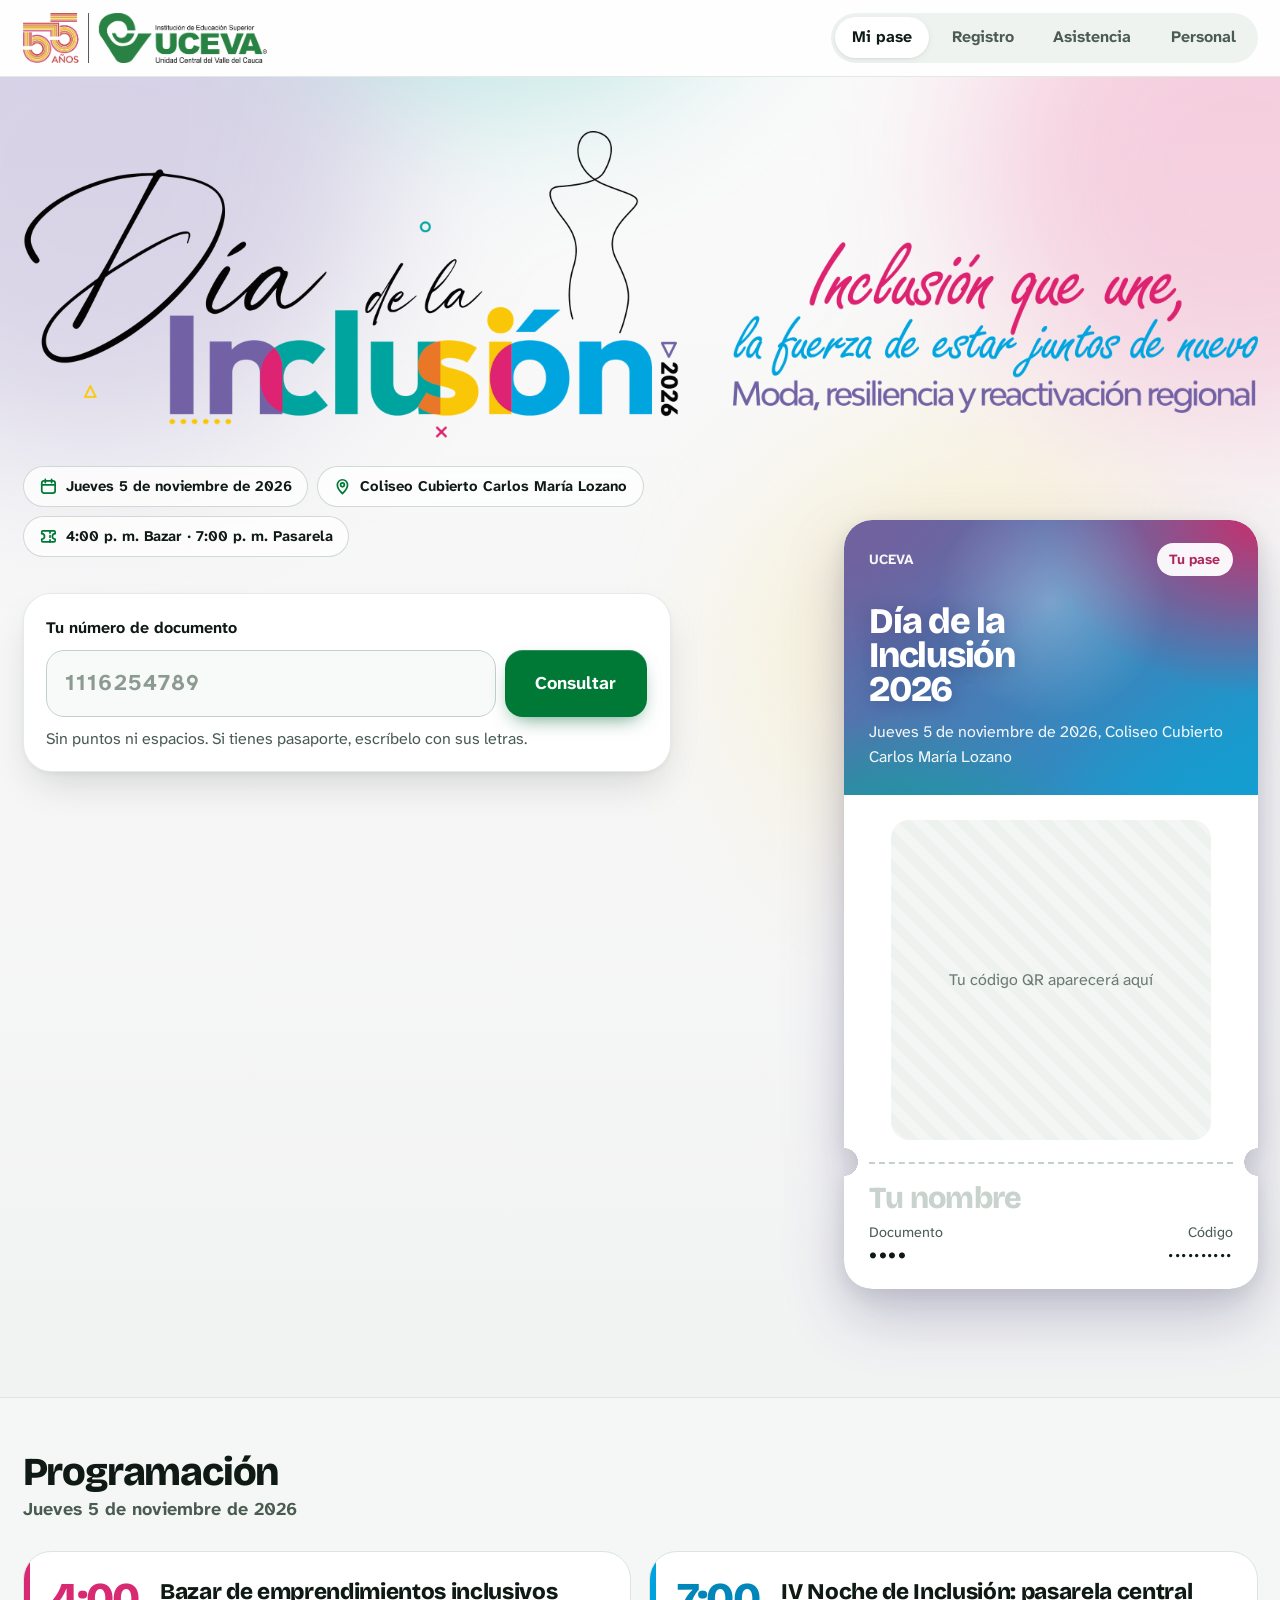
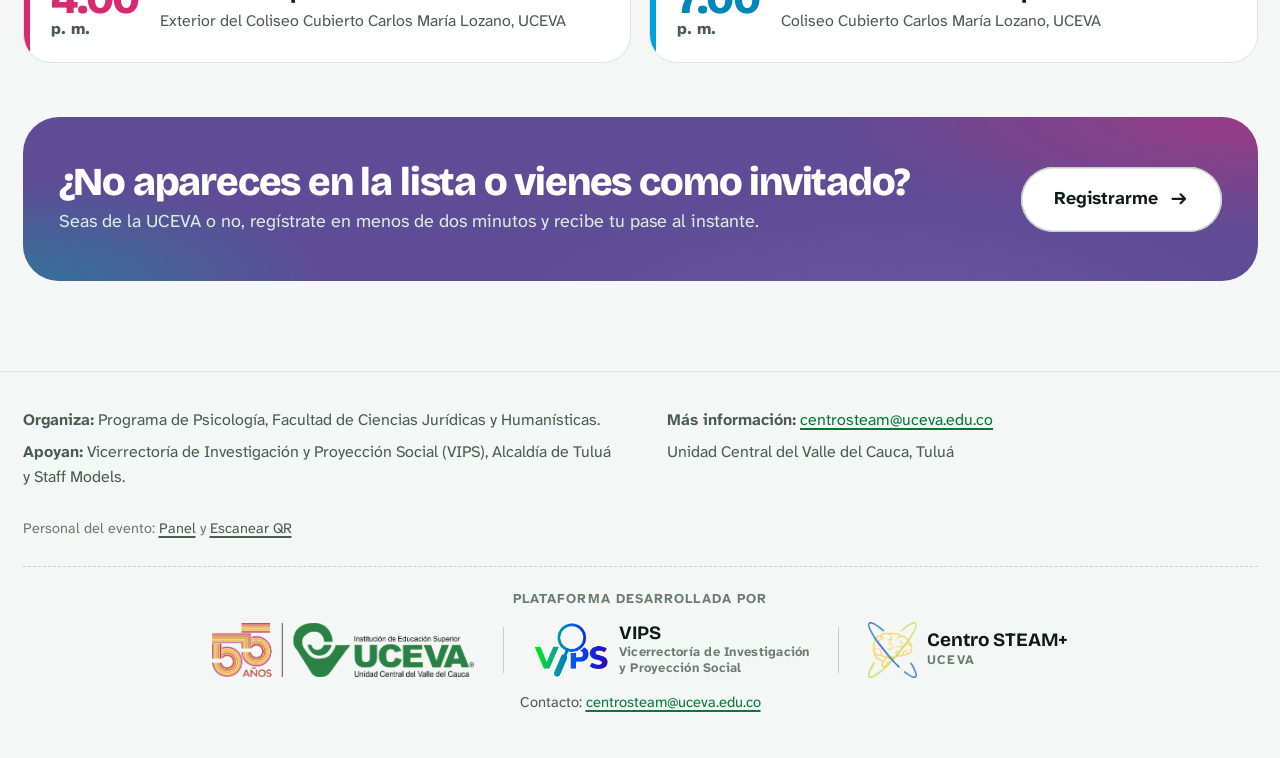
==== commit 9f80080b: "Logo oficial UCEVA 55 años en barra, pie y carteles Co-Authored-By: Claude Opus 5.5 <noreply@anthrop" ====
--- a/index.html
+++ b/index.html
@@ -8,11 +8,11 @@
   <meta name="theme-color" content="#ffffff">
   <link rel="preload" href="fonts/bricolage-grotesque.woff2" as="font" type="font/woff2" crossorigin>
   <link rel="icon" href="favicon.svg" type="image/svg+xml">
-  <link rel="stylesheet" href="css/base.css?v=20261103g">
-  <link rel="stylesheet" href="css/portal.css?v=20261103g">
+  <link rel="stylesheet" href="css/base.css?v=20261104a">
+  <link rel="stylesheet" href="css/portal.css?v=20261104a">
   <script src="vendor/qrcode.js" defer></script>
   <script src="vendor/supabase.js" defer></script>
-  <script type="module" src="js/portal.js?v=20261103g"></script>
+  <script type="module" src="js/portal.js?v=20261104a"></script>
 </head>
 <body>
   <main id="contenido">
--- a/css/base.css
+++ b/css/base.css
@@ -106,9 +106,9 @@
 .marca__logos { display: flex; align-items: center; gap: .7rem; }
 .marca__55 { height: 2.6rem; width: auto; }
 .marca__sep { width: 1px; height: 2.2rem; background: var(--linea-2); }
-.marca__logo { height: 2.6rem; width: auto; }
-@media (max-width: 640px) { .marca__55, .marca__sep { display: none; } }
-@media (max-width: 440px) { .marca__logo { height: 2rem; } }
+.marca__logo { height: 2.8rem; width: auto; }
+@media (max-width: 640px) { .marca__logo { height: 2.1rem; } }
+@media (max-width: 440px) { .marca__logo { height: 1.4rem; } }
 .marca__texto { line-height: 1.1; }
 .marca__texto strong { display: block; font-family: var(--display); font-size: 1.05rem; letter-spacing: -.01em; }
 .marca__texto span { font-size: .78rem; color: var(--tinta-2); }
@@ -277,7 +277,7 @@
 .creditos__steam img { width: auto; height: 3.1rem; }
 .creditos__steam strong { display: block; font-family: var(--display); font-size: 1.05rem; color: var(--tinta); line-height: 1.1; }
 .creditos__steam small { display: block; font-size: .72rem; letter-spacing: .1em; color: var(--tinta-3); font-weight: 700; }
-.creditos__uceva { height: 3.1rem; width: auto; }
+.creditos__uceva { height: 3rem; width: auto; }
 .creditos__sep { width: 1px; height: 2.6rem; background: var(--linea-2); }
 @media (max-width: 640px) { .creditos__logos { flex-direction: column; gap: 1rem; } .creditos__sep { display: none; } }
 .creditos__contacto { font-size: .82rem; color: var(--tinta-2); }
@@ -297,12 +297,12 @@
 
 @media (max-width: 440px) {
   .barra--densa .barra__dentro { padding-inline: .75rem; gap: .4rem; }
-  .barra--densa .marca__logo { height: 1.3rem; }
+  .barra--densa .marca__logo { height: 1.35rem; }
   .barra--densa nav { padding: .2rem; gap: 0; }
   .barra--densa nav a { padding: .45rem .42rem; font-size: .74rem; }
 }
 @media (max-width: 380px) {
-  .barra--densa .marca__logo { height: 1.1rem; }
+  .barra--densa .marca__logo { height: 1.15rem; }
   .barra--densa nav a { padding: .45rem .36rem; font-size: .7rem; }
 }
 
@@ -320,3 +320,10 @@
 .actualizar__form > .marca-check { background: #f7faf8; font-size: var(--t-0); }
 .actualizar__acciones { display: flex; gap: .8rem; align-items: center; flex-wrap: wrap; }
 .actualizar .mensaje { margin: 0; }
+
+/* Celulares: el logo institucional va arriba, centrado, y el menú debajo */
+@media (max-width: 560px) {
+  .barra__dentro, .barra--densa .barra__dentro { flex-direction: column; align-items: center; gap: .45rem; padding: .55rem .75rem .6rem; }
+  .marca__logo, .barra--densa .marca__logo { height: 1.9rem; }
+  .barra nav { max-width: 100%; }
+}
